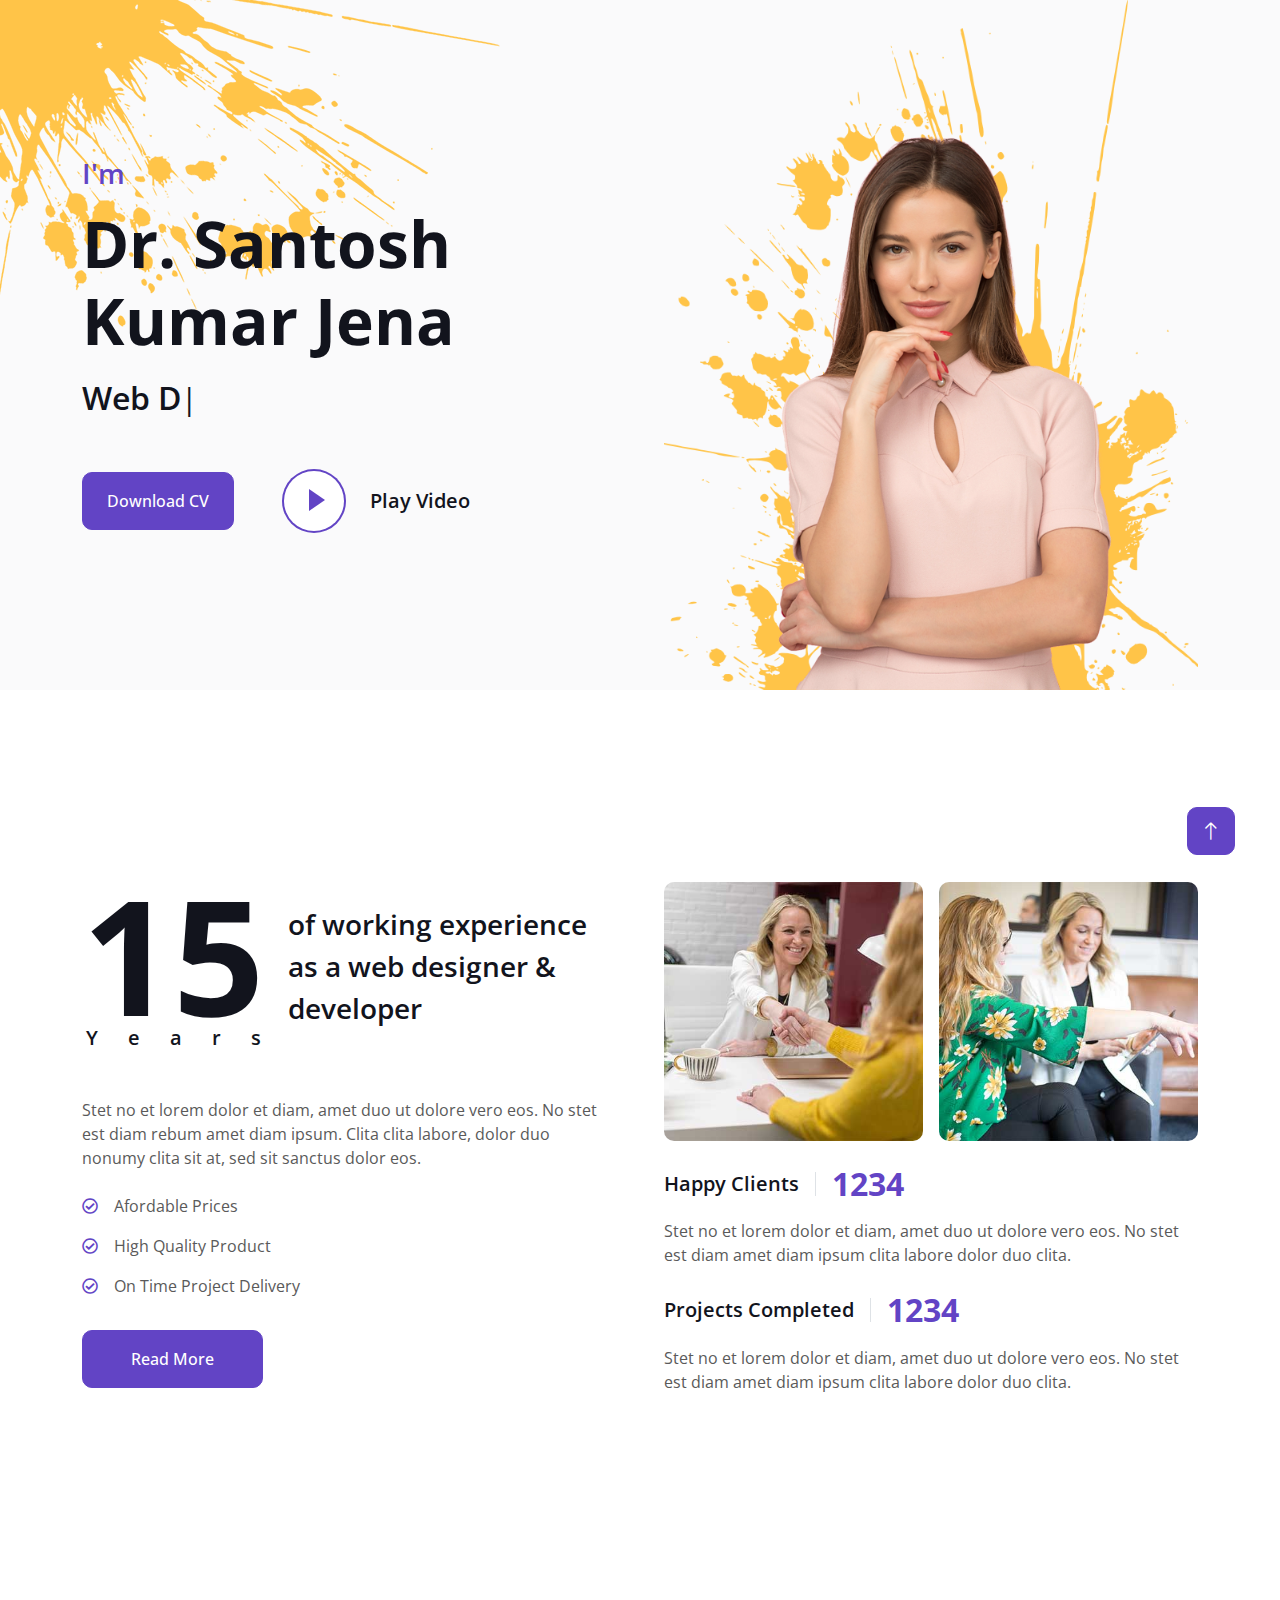
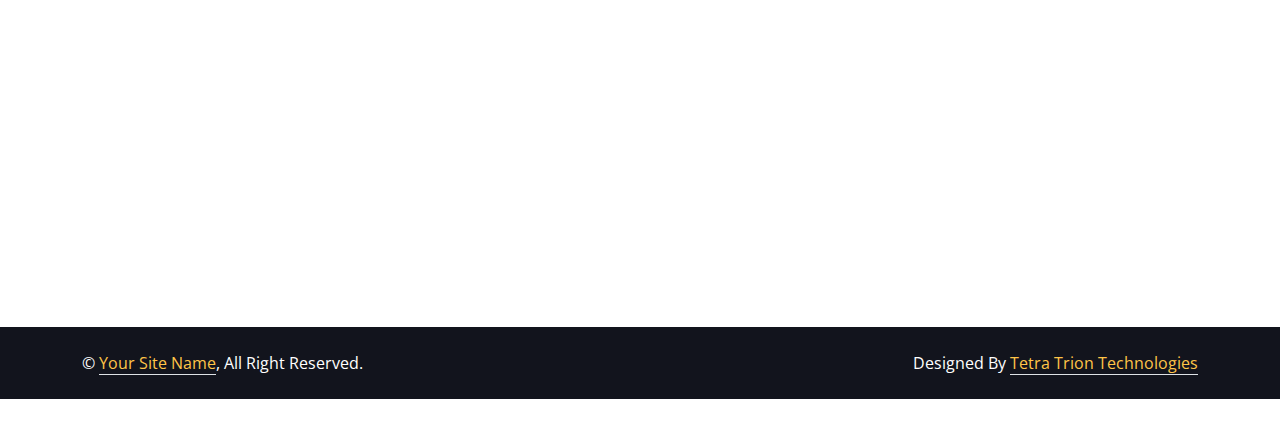
==== index.html @ c7fae794 "first commit" ====
<!DOCTYPE html>
<html lang="en">

<head>
    <meta charset="utf-8">
    <title>ProMan - Personal Portfolio HTML Template</title>
    <meta content="width=device-width, initial-scale=1.0" name="viewport">
    <meta content="" name="keywords">
    <meta content="" name="description">

    <!-- Favicon -->
    <link href="" rel="icon">

    <!-- Google Web Fonts -->
    <link rel="preconnect" href="https://fonts.googleapis.com">
    <link rel="preconnect" href="https://fonts.gstatic.com" crossorigin>
    <link href="https://fonts.googleapis.com/css2?family=Open+Sans:wght@400;500;600;700;800&display=swap" rel="stylesheet"> 

    <!-- Icon Font Stylesheet -->
    <link href="https://cdnjs.cloudflare.com/ajax/libs/font-awesome/5.10.0/css/all.min.css" rel="stylesheet">
    <link href="https://cdn.jsdelivr.net/npm/bootstrap-icons@1.4.1/font/bootstrap-icons.css" rel="stylesheet">

    <!-- Libraries Stylesheet -->
    <link href="lib/animate/animate.min.css" rel="stylesheet">
    <link href="lib/lightbox/css/lightbox.min.css" rel="stylesheet">
    <link href="lib/owlcarousel/assets/owl.carousel.min.css" rel="stylesheet">

    <!-- Customized Bootstrap Stylesheet -->
    <link href="css/bootstrap.min.css" rel="stylesheet">

    <!-- Template Stylesheet -->
    <link href="css/style.css" rel="stylesheet">
</head>

<body data-bs-spy="scroll" data-bs-target=".navbar" data-bs-offset="51">
    <!-- Spinner Start -->
    <div id="spinner" class="show bg-white position-fixed translate-middle w-100 vh-100 top-50 start-50 d-flex align-items-center justify-content-center">
        <div class="spinner-border text-primary" style="width: 3rem; height: 3rem;" role="status">
            <span class="sr-only">Loading...</span>
        </div>
    </div>
    <!-- Spinner End -->


    <!-- Navbar Start -->
    <nav class="navbar navbar-expand-lg bg-white navbar-light fixed-top shadow py-lg-0 px-4 px-lg-5 wow fadeIn" data-wow-delay="0.1s">
        <a href="index.html" class="navbar-brand d-block d-lg-none">
            <h1 class="text-primary fw-bold m-0">I'm Santosh for you</h1>
        </a>
        <button type="button" class="navbar-toggler" data-bs-toggle="collapse" data-bs-target="#navbarCollapse">
            <span class="navbar-toggler-icon"></span>
        </button>
        <div class="collapse navbar-collapse justify-content-between py-4 py-lg-0" id="navbarCollapse">
            <div class="navbar-nav ms-auto py-0">
                <a href="#home" class="nav-item nav-link active">Home</a>
                
                <a href="#about" class="nav-item nav-link">About</a>
                <a href="#project" class="nav-item nav-link">Projects</a>
                <!-- <a href="#skill" class="nav-item nav-link">Skills</a> -->
                <!-- <a href="#service" class="nav-item nav-link">Services</a> -->
            </div>
            <a href="index.html" class="navbar-brand bg-secondary py-3 px-4 mx-3 d-none d-lg-block">
                <h1 class="text-primary fw-bold m-0">I'm Santosh for you</h1>
            </a>
            <div class="navbar-nav me-auto py-0">
                
                <a href="#team" class="nav-item nav-link">Team</a>
                <a href="#testimonial" class="nav-item nav-link">Testimonial</a>
                <a href="#contact" class="nav-item nav-link">Contact</a>
            </div>
        </div>
    </nav>
    <!-- Navbar End -->


    <!-- Header Start -->
    <div class="container-fluid bg-light my-6 mt-0" id="home">
        <div class="container">
            <div class="row g-5 align-items-center">
                <div class="col-lg-6 py-6 pb-0 pt-lg-0">
                    <h3 class="text-primary mb-3">I'm</h3>
                    <h1 class="display-3 mb-3">Dr. Santosh Kumar Jena</h1>
                    <h2 class="typed-text-output d-inline"></h2>
                    <div class="typed-text d-none">Web Designer, Web Developer, Front End Developer, Apps Designer, Apps Developer</div>
                    <div class="d-flex align-items-center pt-5">
                        <a href="" class="btn btn-primary py-3 px-4 me-5">Download CV</a>
                        <button type="button" class="btn-play" data-bs-toggle="modal"
                            data-src="https://www.youtube.com/embed/DWRcNpR6Kdc" data-bs-target="#videoModal">
                            <span></span>
                        </button>
                        <h5 class="ms-4 mb-0 d-none d-sm-block">Play Video</h5>
                    </div>
                </div>
                <div class="col-lg-6">
                    <img class="img-fluid" src="img/profile.png" alt="">
                </div>
            </div>
        </div>
    </div>
    <!-- Header End -->


    <!-- Video Modal Start -->
    <div class="modal modal-video fade" id="videoModal" tabindex="-1" aria-labelledby="exampleModalLabel" aria-hidden="true">
        <div class="modal-dialog">
            <div class="modal-content rounded-0">
                <div class="modal-header">
                    <h3 class="modal-title" id="exampleModalLabel">Youtube Video</h3>
                    <button type="button" class="btn-close" data-bs-dismiss="modal" aria-label="Close"></button>
                </div>
                <div class="modal-body">
                    <!-- 16:9 aspect ratio -->
                    <div class="ratio ratio-16x9">
                        <iframe class="embed-responsive-item" src="" id="video" allowfullscreen allowscriptaccess="always"
                            allow="autoplay"></iframe>
                    </div>
                </div>
            </div>
        </div>
    </div>
    <!-- Video Modal End -->


    <!-- About Start -->
    <div class="container-xxl py-6" id="about">
        <div class="container">
            <div class="row g-5">
                <div class="col-lg-6 wow fadeInUp" data-wow-delay="0.1s">
                    <div class="d-flex align-items-center mb-5">
                        <div class="years flex-shrink-0 text-center me-4">
                            <h1 class="display-1 mb-0">15</h1>
                            <h5 class="mb-0">Years</h5>
                        </div>
                        <h3 class="lh-base mb-0">of working experience as a web designer & developer</h3>
                    </div>
                    <p class="mb-4">Stet no et lorem dolor et diam, amet duo ut dolore vero eos. No stet est diam rebum amet diam ipsum. Clita clita labore, dolor duo nonumy clita sit at, sed sit sanctus dolor eos.</p>
                    <p class="mb-3"><i class="far fa-check-circle text-primary me-3"></i>Afordable Prices</p>
                    <p class="mb-3"><i class="far fa-check-circle text-primary me-3"></i>High Quality Product</p>
                    <p class="mb-3"><i class="far fa-check-circle text-primary me-3"></i>On Time Project Delivery</p>
                    <a class="btn btn-primary py-3 px-5 mt-3" href="">Read More</a>
                </div>
                <div class="col-lg-6 wow fadeInUp" data-wow-delay="0.5s">
                    <div class="row g-3 mb-4">
                        <div class="col-sm-6">
                            <img class="img-fluid rounded" src="img/about-1.jpg" alt="">
                        </div>
                        <div class="col-sm-6">
                            <img class="img-fluid rounded" src="img/about-2.jpg" alt="">
                        </div>
                    </div>
                    <div class="d-flex align-items-center mb-3">
                        <h5 class="border-end pe-3 me-3 mb-0">Happy Clients</h5>
                        <h2 class="text-primary fw-bold mb-0" data-toggle="counter-up">1234</h2>
                    </div>
                    <p class="mb-4">Stet no et lorem dolor et diam, amet duo ut dolore vero eos. No stet est diam amet diam ipsum clita labore dolor duo clita.</p>
                    <div class="d-flex align-items-center mb-3">
                        <h5 class="border-end pe-3 me-3 mb-0">Projects Completed</h5>
                        <h2 class="text-primary fw-bold mb-0" data-toggle="counter-up">1234</h2>
                    </div>
                    <p class="mb-0">Stet no et lorem dolor et diam, amet duo ut dolore vero eos. No stet est diam amet diam ipsum clita labore dolor duo clita.</p>
                </div>
            </div>
        </div>
    </div>
    <!-- About End -->





    <!-- Projects Start -->
    <div class="container-xxl py-6 pt-5" id="project">
        <div class="container">
            <div class="row g-5 mb-5 align-items-center wow fadeInUp" data-wow-delay="0.1s">
                <div class="col-lg-6">
                    <h1 class="display-5 mb-0">My Projects</h1>
                </div>
                <div class="col-lg-6 text-lg-end">
                    <ul class="list-inline mx-n3 mb-0" id="portfolio-flters">
                        <li class="mx-3 active" data-filter="*">All Projects</li>
                        <li class="mx-3" data-filter=".first">UI/UX Design</li>
                        <li class="mx-3" data-filter=".second">Graphic Design</li>
                    </ul>
                </div>
            </div>
            <div class="row g-4 portfolio-container wow fadeInUp" data-wow-delay="0.1s">
                <div class="col-lg-4 col-md-6 portfolio-item first">
                    <div class="portfolio-img rounded overflow-hidden">
                        <img class="img-fluid" src="img/project-1.jpg" alt="">
                        <div class="portfolio-btn">
                            <a class="btn btn-lg-square btn-outline-secondary border-2 mx-1" href="img/project-1.jpg" data-lightbox="portfolio"><i class="fa fa-eye"></i></a>
                            <a class="btn btn-lg-square btn-outline-secondary border-2 mx-1" href=""><i class="fa fa-link"></i></a>
                        </div>
                    </div>
                </div>
                <div class="col-lg-4 col-md-6 portfolio-item second">
                    <div class="portfolio-img rounded overflow-hidden">
                        <img class="img-fluid" src="img/project-2.jpg" alt="">
                        <div class="portfolio-btn">
                            <a class="btn btn-lg-square btn-outline-secondary border-2 mx-1" href="img/project-2.jpg" data-lightbox="portfolio"><i class="fa fa-eye"></i></a>
                            <a class="btn btn-lg-square btn-outline-secondary border-2 mx-1" href=""><i class="fa fa-link"></i></a>
                        </div>
                    </div>
                </div>
                <div class="col-lg-4 col-md-6 portfolio-item first">
                    <div class="portfolio-img rounded overflow-hidden">
                        <img class="img-fluid" src="img/project-3.jpg" alt="">
                        <div class="portfolio-btn">
                            <a class="btn btn-lg-square btn-outline-secondary border-2 mx-1" href="img/project-3.jpg" data-lightbox="portfolio"><i class="fa fa-eye"></i></a>
                            <a class="btn btn-lg-square btn-outline-secondary border-2 mx-1" href=""><i class="fa fa-link"></i></a>
                        </div>
                    </div>
                </div>
                <div class="col-lg-4 col-md-6 portfolio-item second">
                    <div class="portfolio-img rounded overflow-hidden">
                        <img class="img-fluid" src="img/project-4.jpg" alt="">
                        <div class="portfolio-btn">
                            <a class="btn btn-lg-square btn-outline-secondary border-2 mx-1" href="img/project-4.jpg" data-lightbox="portfolio"><i class="fa fa-eye"></i></a>
                            <a class="btn btn-lg-square btn-outline-secondary border-2 mx-1" href=""><i class="fa fa-link"></i></a>
                        </div>
                    </div>
                </div>
                <div class="col-lg-4 col-md-6 portfolio-item first">
                    <div class="portfolio-img rounded overflow-hidden">
                        <img class="img-fluid" src="img/project-5.jpg" alt="">
                        <div class="portfolio-btn">
                            <a class="btn btn-lg-square btn-outline-secondary border-2 mx-1" href="img/project-5.jpg" data-lightbox="portfolio"><i class="fa fa-eye"></i></a>
                            <a class="btn btn-lg-square btn-outline-secondary border-2 mx-1" href=""><i class="fa fa-link"></i></a>
                        </div>
                    </div>
                </div>
                <div class="col-lg-4 col-md-6 portfolio-item second">
                    <div class="portfolio-img rounded overflow-hidden">
                        <img class="img-fluid" src="img/project-6.jpg" alt="">
                        <div class="portfolio-btn">
                            <a class="btn btn-lg-square btn-outline-secondary border-2 mx-1" href="img/project-6.jpg" data-lightbox="portfolio"><i class="fa fa-eye"></i></a>
                            <a class="btn btn-lg-square btn-outline-secondary border-2 mx-1" href=""><i class="fa fa-link"></i></a>
                        </div>
                    </div>
                </div>
            </div>
        </div>
    </div>
    <!-- Projects End -->


    <!-- Team Start -->
    <div class="container-xxl py-6 pb-5" id="team">
        <div class="container">
            <div class="row g-5 mb-5 wow fadeInUp" data-wow-delay="0.1s">
                <div class="col-lg-6">
                    <h1 class="display-5 mb-0">Team Members</h1>
                </div>
                <div class="col-lg-6 text-lg-end">
                    <a class="btn btn-primary py-3 px-5" href="">Contact Us</a>
                </div>
            </div>
            <div class="row g-4">
                <div class="col-lg-4 col-md-6 wow fadeInUp" data-wow-delay="0.1s">
                    <div class="team-item position-relative">
                        <img class="img-fluid rounded" src="img/team-1.jpg" alt="">
                        <div class="team-text bg-white rounded-end p-4">
                            <div>
                                <h5>Full Name</h5>
                                <span>Designer</span>
                            </div>
                            <i class="fa fa-arrow-right fa-2x text-primary"></i>
                        </div>
                    </div>
                </div>
                <div class="col-lg-4 col-md-6 wow fadeInUp" data-wow-delay="0.3s">
                    <div class="team-item position-relative">
                        <img class="img-fluid rounded" src="img/team-2.jpg" alt="">
                        <div class="team-text bg-white rounded-end p-4">
                            <div>
                                <h5>Full Name</h5>
                                <span>Designer</span>
                            </div>
                            <i class="fa fa-arrow-right fa-2x text-primary"></i>
                        </div>
                    </div>
                </div>
                <div class="col-lg-4 col-md-6 wow fadeInUp" data-wow-delay="0.5s">
                    <div class="team-item position-relative">
                        <img class="img-fluid rounded" src="img/team-3.jpg" alt="">
                        <div class="team-text bg-white rounded-end p-4">
                            <div>
                                <h5>Full Name</h5>
                                <span>Designer</span>
                            </div>
                            <i class="fa fa-arrow-right fa-2x text-primary"></i>
                        </div>
                    </div>
                </div>
            </div>
        </div>
    </div>
    <!-- Team End -->


    <!-- Testimonial Start -->
    <div class="container-fluid bg-light py-5 my-5" id="testimonial">
        <div class="container-fluid py-5">
            <h1 class="display-5 text-center mb-5 wow fadeInUp" data-wow-delay="0.1s">Testimonial</h1>
            <div class="row justify-content-center">
                <div class="col-lg-3 d-none d-lg-block">
                    <div class="testimonial-left h-100">
                        <img class="img-fluid wow fadeIn" data-wow-delay="0.1s" src="img/testimonial-1.jpg" alt="">
                        <img class="img-fluid wow fadeIn" data-wow-delay="0.3s" src="img/testimonial-2.jpg" alt="">
                        <img class="img-fluid wow fadeIn" data-wow-delay="0.5s" src="img/testimonial-3.jpg" alt="">
                    </div>
                </div>
                <div class="col-lg-6 wow fadeInUp" data-wow-delay="0.5s">
                    <div class="owl-carousel testimonial-carousel">
                        <div class="testimonial-item text-center">
                            <div class="position-relative mb-5">
                                <img class="img-fluid rounded-circle border border-secondary p-2 mx-auto" src="img/testimonial-1.jpg" alt="">
                                <div class="testimonial-icon">
                                    <i class="fa fa-quote-left text-primary"></i>
                                </div>
                            </div>
                            <p class="fs-5 fst-italic">Dolores sed duo clita tempor justo dolor et stet lorem kasd labore dolore lorem ipsum. At lorem lorem magna ut et, nonumy et labore et tempor diam tempor erat.</p>
                            <hr class="w-25 mx-auto">
                            <h5>Client Name</h5>
                            <span>Profession</span>
                        </div>
                        <div class="testimonial-item text-center">
                            <div class="position-relative mb-5">
                                <img class="img-fluid rounded-circle border border-secondary p-2 mx-auto" src="img/testimonial-2.jpg" alt="">
                                <div class="testimonial-icon">
                                    <i class="fa fa-quote-left text-primary"></i>
                                </div>
                            </div>
                            <p class="fs-5 fst-italic">Dolores sed duo clita tempor justo dolor et stet lorem kasd labore dolore lorem ipsum. At lorem lorem magna ut et, nonumy et labore et tempor diam tempor erat.</p>
                            <hr class="w-25 mx-auto">
                            <h5>Client Name</h5>
                            <span>Profession</span>
                        </div>
                        <div class="testimonial-item text-center">
                            <div class="position-relative mb-5">
                                <img class="img-fluid rounded-circle border border-secondary p-2 mx-auto" src="img/testimonial-3.jpg" alt="">
                                <div class="testimonial-icon">
                                    <i class="fa fa-quote-left text-primary"></i>
                                </div>
                            </div>
                            <p class="fs-5 fst-italic">Dolores sed duo clita tempor justo dolor et stet lorem kasd labore dolore lorem ipsum. At lorem lorem magna ut et, nonumy et labore et tempor diam tempor erat.</p>
                            <hr class="w-25 mx-auto">
                            <h5>Client Name</h5>
                            <span>Profession</span>
                        </div>
                    </div>
                </div>
                <div class="col-lg-3 d-none d-lg-block">
                    <div class="testimonial-right h-100">
                        <img class="img-fluid wow fadeIn" data-wow-delay="0.1s" src="img/testimonial-1.jpg" alt="">
                        <img class="img-fluid wow fadeIn" data-wow-delay="0.3s" src="img/testimonial-2.jpg" alt="">
                        <img class="img-fluid wow fadeIn" data-wow-delay="0.5s" src="img/testimonial-3.jpg" alt="">
                    </div>
                </div>
            </div>
        </div>
    </div>
    <!-- Testimonial End -->


    <!-- Contact Start -->
    <div class="container-xxl pb-5" id="contact">
        <div class="container py-5">
            <div class="row g-5 mb-5 wow fadeInUp" data-wow-delay="0.1s">
                <div class="col-lg-6">
                    <h1 class="display-5 mb-0">Let's Work Together</h1>
                </div>
                <!-- <div class="col-lg-6 text-lg-end">
                    <a class="btn btn-primary py-3 px-5" href="">Say Hello</a>
                </div> -->
            </div>
            <div class="row g-5">
                <div class="col-lg-5 col-md-6 wow fadeInUp" data-wow-delay="0.1s">
                    <p class="mb-2">My office:</p>
                    <h3 class="fw-bold">123 Street, New York, USA</h3>
                    <hr class="w-100">
                    <p class="mb-2">Call me:</p>
                    <h3 class="fw-bold">+012 345 6789</h3>
                    <hr class="w-100">
                    <p class="mb-2">Mail me:</p>
                    <h3 class="fw-bold">info@example.com</h3>
                    <hr class="w-100">
                    <p class="mb-2">Follow me:</p>
                    <div class="d-flex pt-2">
                        <a class="btn btn-square btn-primary me-2" href=""><i class="fab fa-twitter"></i></a>
                        <a class="btn btn-square btn-primary me-2" href=""><i class="fab fa-facebook-f"></i></a>
                        <a class="btn btn-square btn-primary me-2" href=""><i class="fab fa-youtube"></i></a>
                        <a class="btn btn-square btn-primary me-2" href=""><i class="fab fa-linkedin-in"></i></a>
                    </div>
                </div>
                <!-- <div class="col-lg-7 col-md-6 wow fadeInUp" data-wow-delay="0.5s">
                    <p class="mb-4">The contact form is currently inactive. Get a functional and working contact form with Ajax & PHP in a few minutes. Just copy and paste the files, add a little code and you're done. <a href="https://htmlcodex.com/contact-form">Download Now</a>.</p>
                    <form>
                        <div class="row g-3">
                            <div class="col-md-6">
                                <div class="form-floating">
                                    <input type="text" class="form-control" id="name" placeholder="Your Name">
                                    <label for="name">Your Name</label>
                                </div>
                            </div>
                            <div class="col-md-6">
                                <div class="form-floating">
                                    <input type="email" class="form-control" id="email" placeholder="Your Email">
                                    <label for="email">Your Email</label>
                                </div>
                            </div>
                            <div class="col-12">
                                <div class="form-floating">
                                    <input type="text" class="form-control" id="subject" placeholder="Subject">
                                    <label for="subject">Subject</label>
                                </div>
                            </div>
                            <div class="col-12">
                                <div class="form-floating">
                                    <textarea class="form-control" placeholder="Leave a message here" id="message" style="height: 100px"></textarea>
                                    <label for="message">Message</label>
                                </div>
                            </div>
                            <div class="col-12">
                                <button class="btn btn-primary py-3 px-5" type="submit">Send Message</button>
                            </div>
                        </div>
                    </form>
                </div> -->
                    <!-- Map Start -->
    <!-- <div class="container-s pt-3 px-0 wow fadeInUp" data-wow-delay="0.1s">
        <div class="container-s pt-3 px-0">
            <div class="bg-dark">
                <iframe
                src="https://www.google.com/maps/embed?pb=!1m18!1m12!1m3!1d3001156.4288297426!2d-78.01371936852176!3d42.72876761954724!2m3!1f0!2f0!3f0!3m2!1i1024!2i768!4f13.1!3m3!1m2!1s0x4ccc4bf0f123a5a9%3A0xddcfc6c1de189567!2sNew%20York%2C%20USA!5e0!3m2!1sen!2sbd!4v1603794290143!5m2!1sen!2sbd"
                frameborder="0" style="width: 100%; height: 450px; border:0;" allowfullscreen="" aria-hidden="false"
                tabindex="0"></iframe>
            </div>
        </div>
    </div> -->
    <!-- Map End -->

            </div>
        </div>
    </div>
    <!-- Contact End -->


    <!-- Map Start -->
    <div class="container-xxl pt-5 px-0 wow fadeInUp" data-wow-delay="0.1s">
        <div class="container-xxl pt-5 px-0">
            <div class="bg-dark">
                <iframe
                src="https://www.google.com/maps/embed?pb=!1m18!1m12!1m3!1d3001156.4288297426!2d-78.01371936852176!3d42.72876761954724!2m3!1f0!2f0!3f0!3m2!1i1024!2i768!4f13.1!3m3!1m2!1s0x4ccc4bf0f123a5a9%3A0xddcfc6c1de189567!2sNew%20York%2C%20USA!5e0!3m2!1sen!2sbd!4v1603794290143!5m2!1sen!2sbd"
                frameborder="0" style="width: 100%; height: 450px; border:0;" allowfullscreen="" aria-hidden="false"
                tabindex="0"></iframe>
            </div>
        </div>
    </div>
    <!-- Map End -->


    <!-- Copyright Start -->
    <div class="container-fluid bg-dark text-white py-4">
            <div class="container">
                <div class="row">
                    <div class="col-md-6 text-center text-md-start mb-3 mb-md-0">
                        &copy; <a class="border-bottom text-secondary" href="#">Your Site Name</a>, All Right Reserved.
                    </div>
                    <div class="col-md-6 text-center text-md-end">
                        <!--/*** This template is free as long as you keep the footer author’s credit link/attribution link/backlink. If you'd like to use the template without the footer author’s credit link/attribution link/backlink, you can purchase the Credit Removal License from "https://htmlcodex.com/credit-removal". Thank you for your support. ***/-->
                        Designed By <a class="border-bottom text-secondary" href="https://htmlcodex.com">Tetra Trion Technologies </a>
                        
                    </div>
                </div>
            </div>
        </div>
    </div>
    <!-- Copyright End -->


    <!-- Back to Top -->
    <a href="#" class="btn btn-lg btn-primary btn-lg-square back-to-top"><i class="bi bi-arrow-up"></i></a>


    <!-- JavaScript Libraries -->
    <script src="https://code.jquery.com/jquery-3.4.1.min.js"></script>
    <script src="https://cdn.jsdelivr.net/npm/bootstrap@5.0.0/dist/js/bootstrap.bundle.min.js"></script>
    <script src="lib/wow/wow.min.js"></script>
    <script src="lib/easing/easing.min.js"></script>
    <script src="lib/waypoints/waypoints.min.js"></script>
    <script src="lib/typed/typed.min.js"></script>
    <script src="lib/counterup/counterup.min.js"></script>
    <script src="lib/owlcarousel/owl.carousel.min.js"></script>
    <script src="lib/isotope/isotope.pkgd.min.js"></script>
    <script src="lib/lightbox/js/lightbox.min.js"></script>

    <!-- Template Javascript -->
    <script src="js/main.js"></script>
</body>

</html>
---- css/style.css ----
/********** Template CSS **********/
:root {
    --primary: #6244C5;
    --secondary: #FFC448;
    --light: #FAFAFB;
    --dark: #12141D;
}

.back-to-top {
    position: fixed;
    display: none;
    right: 45px;
    bottom: 45px;
    z-index: 99;
}

.my-6 {
    margin-top: 6rem;
    margin-bottom: 6rem;
}

.py-6 {
    padding-top: 6rem;
    padding-bottom: 6rem;
}


/*** Spinner ***/
#spinner {
    opacity: 0;
    visibility: hidden;
    transition: opacity .5s ease-out, visibility 0s linear .5s;
    z-index: 99999;
}

#spinner.show {
    transition: opacity .5s ease-out, visibility 0s linear 0s;
    visibility: visible;
    opacity: 1;
}


/*** Button ***/
.btn {
    font-weight: 500;
    transition: .5s;
}

.btn.btn-primary,
.btn.btn-secondary {
    color: #FFFFFF;
}

.btn-square {
    width: 38px;
    height: 38px;
}

.btn-sm-square {
    width: 32px;
    height: 32px;
}

.btn-lg-square {
    width: 48px;
    height: 48px;
}

.btn-square,
.btn-sm-square,
.btn-lg-square {
    padding: 0;
    display: flex;
    align-items: center;
    justify-content: center;
    font-weight: normal;
}


/*** Navbar ***/
.navbar.fixed-top {
    display: none;
    transition: .5s;
}

.navbar .navbar-nav .nav-link {
    padding: 20px 15px;
    color: var(--dark);
    font-size: 18px;
    font-weight: 600;
    outline: none;
}

.navbar .navbar-nav .nav-link:hover,
.navbar .navbar-nav .nav-link.active {
    color: var(--primary);
}

@media (max-width: 991.98px) {
    .navbar .navbar-nav .nav-link  {
        padding: 10px 0;
    }
}


/*** Header ***/
#home {
    margin-bottom: 6rem;
    background: url(../img/bg-header.png) left top no-repeat;
}

.typed-cursor {
    font-size: 30px;
    color: var(--dark);
}

.btn-play {
    position: relative;
    display: block;
    box-sizing: content-box;
    width: 16px;
    height: 26px;
    border-radius: 100%;
    border: none;
    outline: none !important;
    padding: 18px 20px 20px 28px;
    background: var(--primary);
}

.btn-play:before {
    content: "";
    position: absolute;
    z-index: 0;
    left: 50%;
    top: 50%;
    transform: translateX(-50%) translateY(-50%);
    display: block;
    width: 60px;
    height: 60px;
    background: var(--primary);
    border-radius: 100%;
    animation: pulse-border 1500ms ease-out infinite;
}

.btn-play:after {
    content: "";
    position: absolute;
    z-index: 1;
    left: 50%;
    top: 50%;
    transform: translateX(-50%) translateY(-50%);
    display: block;
    width: 60px;
    height: 60px;
    background: #FFFFFF;
    border-radius: 100%;
    transition: all 200ms;
}

.btn-play span {
    display: block;
    position: relative;
    z-index: 3;
    width: 0;
    height: 0;
    left: -1px;
    border-left: 16px solid var(--primary);
    border-top: 11px solid transparent;
    border-bottom: 11px solid transparent;
}

@keyframes pulse-border {
    0% {
        transform: translateX(-50%) translateY(-50%) translateZ(0) scale(1);
        opacity: 1;
    }

    100% {
        transform: translateX(-50%) translateY(-50%) translateZ(0) scale(2);
        opacity: 0;
    }
}

.modal-video .modal-dialog {
    position: relative;
    max-width: 800px;
    margin: 60px auto 0 auto;
}

.modal-video .modal-body {
    position: relative;
    padding: 0px;
}

.modal-video .close {
    position: absolute;
    width: 30px;
    height: 30px;
    right: 0px;
    top: -30px;
    z-index: 999;
    font-size: 30px;
    font-weight: normal;
    color: #FFFFFF;
    background: #000000;
    opacity: 1;
}


/*** About ***/
#about .years .display-1 {
    font-size: 10rem;
    line-height: 9rem;
}

#about .years h5 {
    letter-spacing: 30px;
    margin-right: -30px;
}


/*** Skills ***/
#skill .progress {
    height: 5px;
    border-radius: 5px;
}

#skill .progress .progress-bar {
    width: 0px;
    border-radius: 5px;
    transition: 3s;
}

#skill .nav-pills .nav-link {
    color: var(--dark);
}

#skill .nav-pills .nav-link.active {
    color: #FFFFFF;
}

#skill .tab-content hr {
    width: 30px;
}


/*** Service ***/
.service-item .bg-icon {
    width: 100px;
    height: 100px;
    display: flex;
    align-items: center;
    justify-content: center;
    background: url(../img/bg-icon.png) center center no-repeat;
    background-size: cover;
}


/*** Project Portfolio ***/
#portfolio-flters li {
    display: inline-block;
    font-weight: 500;
    color: var(--dark);
    cursor: pointer;
    transition: .5s;
    border-bottom: 2px solid transparent;
}

#portfolio-flters li:hover,
#portfolio-flters li.active {
    color: var(--primary);
    border-color: var(--primary);
}

.portfolio-img {
    position: relative;
}

.portfolio-btn {
    position: absolute;
    width: 100%;
    height: 100%;
    top: 0;
    left: 0;
    background: rgba(98, 68, 197, .9);
    display: flex;
    align-items: flex-end;
    justify-content: flex-start;
    padding: 30px;
    padding-bottom: 100px !important;
    opacity: 0;
    transition: .5s;
}

.portfolio-item:hover .portfolio-btn {
    opacity: 1;
    padding-bottom: 30px !important;
}


/*** Team ***/
.team-item img {
    transition: .5s;
}

.team-item:hover img {
    opacity: .7;
}

.team-item .team-text {
    position: absolute;
    left: 0;
    right: 60px;
    bottom: 30px;
    display: flex;
    align-items: center;
    justify-content: space-between;
    opacity: 0;
    transition: .5s;
}

.team-item:hover .team-text {
    right: 30px;
    opacity: 1;
}

.team-item .team-text div {
    transition: .5s;
}

.team-item:hover .team-text div {
    margin-left: 30px;
}


/*** Testimonial ***/
.testimonial-left,
.testimonial-right {
    position: relative;
}

.testimonial-left img,
.testimonial-right img {
    position: absolute;
    padding: 5px;
    border: 1px solid var(--secondary);
    border-radius: 70px;
}

.testimonial-left img:nth-child(1),
.testimonial-right img:nth-child(3) {
    width: 70px;
    height: 70px;
    top: 10%;
    left: 50%;
    transform: translateX(-50%);
}

.testimonial-left img:nth-child(2),
.testimonial-right img:nth-child(2) {
    width: 60px;
    height: 60px;
    top: 50%;
    left: 10%;
    transform: translateY(-50%);
}

.testimonial-left img:nth-child(3),
.testimonial-right img:nth-child(1) {
    width: 50px;
    height: 50px;
    bottom: 10%;
    right: 10%;
}

.testimonial-carousel .owl-item img {
    width: 120px;
    height: 120px;
}

.testimonial-carousel .testimonial-icon {
    position: absolute;
    width: 40px;
    height: 40px;
    left: 50%;
    bottom: -15px;
    transform: translateX(-50%);
    display: flex;
    align-items: center;
    justify-content: center;
    background: #FFFFFF;
    border: 1px solid var(--secondary);
    border-radius: 60px;
}

.testimonial-carousel .owl-dots {
    height: 40px;
    margin-top: 25px;
    display: flex;
    align-items: center;
    justify-content: center;
}

.testimonial-carousel .owl-dot {
    position: relative;
    display: inline-block;
    margin: 0 5px;
    width: 30px;
    height: 30px;
    background: #FFFFFF;
    border: 2px solid var(--secondary);
    border-radius: 30px;
    transition: .5s;
}

.testimonial-carousel .owl-dot::after {
    position: absolute;
    content: "";
    width: 16px;
    height: 16px;
    top: 5px;
    left: 5px;
    border-radius: 16px;
    background: var(--secondary);
    transition: .5s;
}

.testimonial-carousel .owl-dot.active::after {
    background: var(--primary);
}
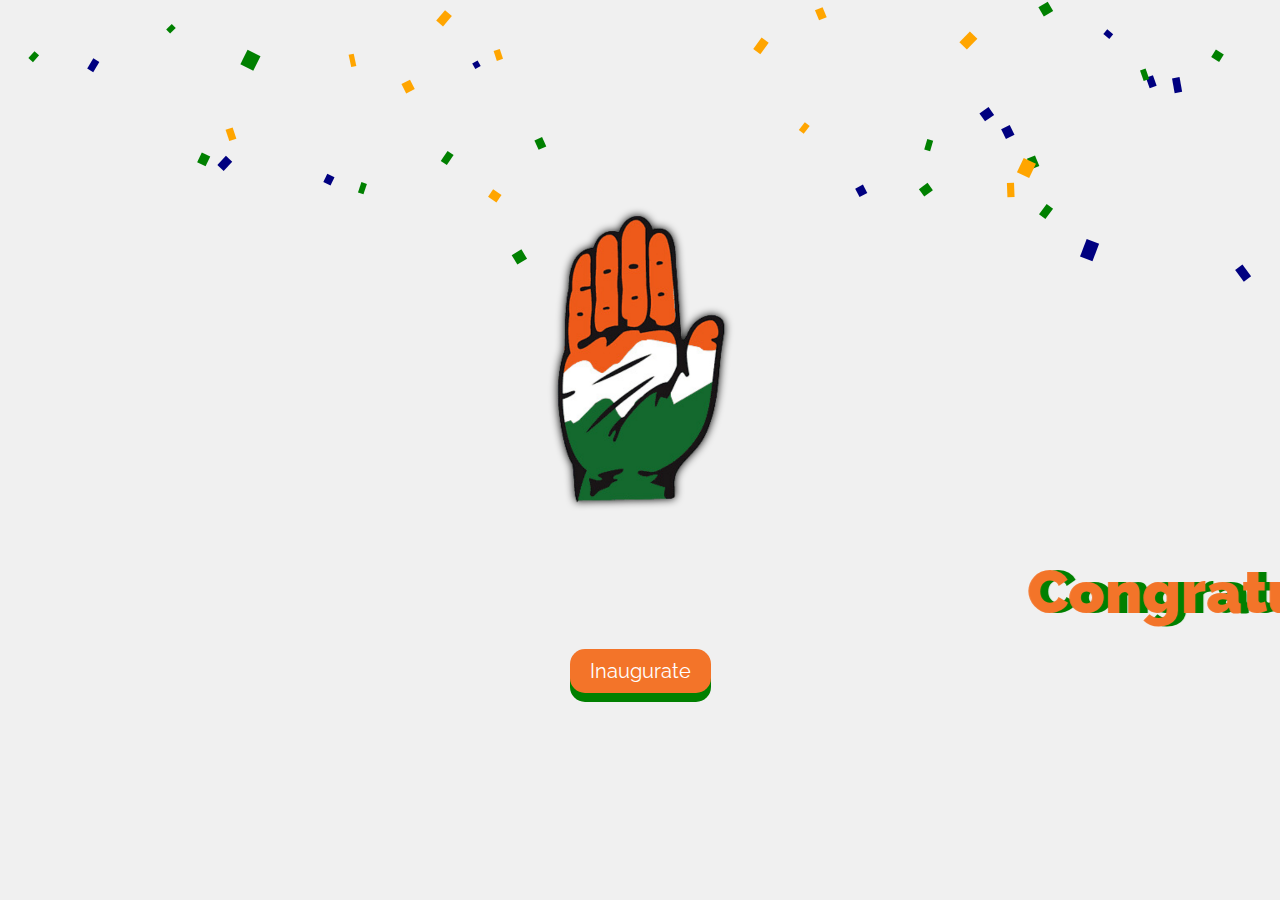
==== commit 3ac4b6b4: "updated the code" ====
--- a/index.html
+++ b/index.html
@@ -2,501 +2,28 @@
 <html lang="en">
 
 <head>
-    <meta charset="utf-8">
-    <title>ProMan - Personal Portfolio HTML Template</title>
-    <meta content="width=device-width, initial-scale=1.0" name="viewport">
-    <meta content="" name="keywords">
-    <meta content="" name="description">
-
-    <!-- Favicon -->
-    <link href="" rel="icon">
-
-    <!-- Google Web Fonts -->
-    <link rel="preconnect" href="https://fonts.googleapis.com">
-    <link rel="preconnect" href="https://fonts.gstatic.com" crossorigin>
-    <link href="https://fonts.googleapis.com/css2?family=Open+Sans:wght@400;500;600;700;800&display=swap" rel="stylesheet"> 
-
-    <!-- Icon Font Stylesheet -->
-    <link href="https://cdnjs.cloudflare.com/ajax/libs/font-awesome/5.10.0/css/all.min.css" rel="stylesheet">
-    <link href="https://cdn.jsdelivr.net/npm/bootstrap-icons@1.4.1/font/bootstrap-icons.css" rel="stylesheet">
-
-    <!-- Libraries Stylesheet -->
-    <link href="lib/animate/animate.min.css" rel="stylesheet">
-    <link href="lib/lightbox/css/lightbox.min.css" rel="stylesheet">
-    <link href="lib/owlcarousel/assets/owl.carousel.min.css" rel="stylesheet">
-
-    <!-- Customized Bootstrap Stylesheet -->
-    <link href="css/bootstrap.min.css" rel="stylesheet">
-
-    <!-- Template Stylesheet -->
-    <link href="css/style.css" rel="stylesheet">
+    <meta charset="UTF-8">
+    <meta name="viewport" content="width=device-width, initial-scale=1.0">
+    <title>Document</title>
+    <link rel="stylesheet" href="css\index.css" />
 </head>
 
-<body data-bs-spy="scroll" data-bs-target=".navbar" data-bs-offset="51">
-    <!-- Spinner Start -->
-    <div id="spinner" class="show bg-white position-fixed translate-middle w-100 vh-100 top-50 start-50 d-flex align-items-center justify-content-center">
-        <div class="spinner-border text-primary" style="width: 3rem; height: 3rem;" role="status">
-            <span class="sr-only">Loading...</span>
+<body>
+    <div class="content">
+        <div class="trophy">
+            <img src="Congress_Logo.png"
+                alt="Logo">
+        </div>
+        <div class="text" style="margin-top: 50px;">
+            <marquee scrollamount="30">Congratulations on this significant achievement!</marquee>
+        </div>
+        <!-- Anchor tag button -->
+        <div class="button-container" style="text-align: center; margin-top: 20px;">
+            <a href="Landing_Page.html" class="button">Inaugurate</a>
         </div>
     </div>
-    <!-- Spinner End -->
-
-
-    <!-- Navbar Start -->
-    <nav class="navbar navbar-expand-lg bg-white navbar-light fixed-top shadow py-lg-0 px-4 px-lg-5 wow fadeIn" data-wow-delay="0.1s">
-        <a href="index.html" class="navbar-brand d-block d-lg-none">
-            <h1 class="text-primary fw-bold m-0">I'm Santosh for you</h1>
-        </a>
-        <button type="button" class="navbar-toggler" data-bs-toggle="collapse" data-bs-target="#navbarCollapse">
-            <span class="navbar-toggler-icon"></span>
-        </button>
-        <div class="collapse navbar-collapse justify-content-between py-4 py-lg-0" id="navbarCollapse">
-            <div class="navbar-nav ms-auto py-0">
-                <a href="#home" class="nav-item nav-link active">Home</a>
-                
-                <a href="#about" class="nav-item nav-link">About</a>
-                <a href="#project" class="nav-item nav-link">Projects</a>
-                <!-- <a href="#skill" class="nav-item nav-link">Skills</a> -->
-                <!-- <a href="#service" class="nav-item nav-link">Services</a> -->
-            </div>
-            <a href="index.html" class="navbar-brand bg-secondary py-3 px-4 mx-3 d-none d-lg-block">
-                <h1 class="text-primary fw-bold m-0">I'm Santosh for you</h1>
-            </a>
-            <div class="navbar-nav me-auto py-0">
-                
-                <a href="#team" class="nav-item nav-link">Team</a>
-                <a href="#testimonial" class="nav-item nav-link">Testimonial</a>
-                <a href="#contact" class="nav-item nav-link">Contact</a>
-            </div>
-        </div>
-    </nav>
-    <!-- Navbar End -->
-
-
-    <!-- Header Start -->
-    <div class="container-fluid bg-light my-6 mt-0" id="home">
-        <div class="container">
-            <div class="row g-5 align-items-center">
-                <div class="col-lg-6 py-6 pb-0 pt-lg-0">
-                    <h3 class="text-primary mb-3">I'm</h3>
-                    <h1 class="display-3 mb-3">Dr. Santosh Kumar Jena</h1>
-                    <h2 class="typed-text-output d-inline"></h2>
-                    <div class="typed-text d-none">Web Designer, Web Developer, Front End Developer, Apps Designer, Apps Developer</div>
-                    <div class="d-flex align-items-center pt-5">
-                        <a href="" class="btn btn-primary py-3 px-4 me-5">Download CV</a>
-                        <button type="button" class="btn-play" data-bs-toggle="modal"
-                            data-src="https://www.youtube.com/embed/DWRcNpR6Kdc" data-bs-target="#videoModal">
-                            <span></span>
-                        </button>
-                        <h5 class="ms-4 mb-0 d-none d-sm-block">Play Video</h5>
-                    </div>
-                </div>
-                <div class="col-lg-6">
-                    <img class="img-fluid" src="img/profile.png" alt="">
-                </div>
-            </div>
-        </div>
-    </div>
-    <!-- Header End -->
-
-
-    <!-- Video Modal Start -->
-    <div class="modal modal-video fade" id="videoModal" tabindex="-1" aria-labelledby="exampleModalLabel" aria-hidden="true">
-        <div class="modal-dialog">
-            <div class="modal-content rounded-0">
-                <div class="modal-header">
-                    <h3 class="modal-title" id="exampleModalLabel">Youtube Video</h3>
-                    <button type="button" class="btn-close" data-bs-dismiss="modal" aria-label="Close"></button>
-                </div>
-                <div class="modal-body">
-                    <!-- 16:9 aspect ratio -->
-                    <div class="ratio ratio-16x9">
-                        <iframe class="embed-responsive-item" src="" id="video" allowfullscreen allowscriptaccess="always"
-                            allow="autoplay"></iframe>
-                    </div>
-                </div>
-            </div>
-        </div>
-    </div>
-    <!-- Video Modal End -->
-
-
-    <!-- About Start -->
-    <div class="container-xxl py-6" id="about">
-        <div class="container">
-            <div class="row g-5">
-                <div class="col-lg-6 wow fadeInUp" data-wow-delay="0.1s">
-                    <div class="d-flex align-items-center mb-5">
-                        <div class="years flex-shrink-0 text-center me-4">
-                            <h1 class="display-1 mb-0">15</h1>
-                            <h5 class="mb-0">Years</h5>
-                        </div>
-                        <h3 class="lh-base mb-0">of working experience as a web designer & developer</h3>
-                    </div>
-                    <p class="mb-4">Stet no et lorem dolor et diam, amet duo ut dolore vero eos. No stet est diam rebum amet diam ipsum. Clita clita labore, dolor duo nonumy clita sit at, sed sit sanctus dolor eos.</p>
-                    <p class="mb-3"><i class="far fa-check-circle text-primary me-3"></i>Afordable Prices</p>
-                    <p class="mb-3"><i class="far fa-check-circle text-primary me-3"></i>High Quality Product</p>
-                    <p class="mb-3"><i class="far fa-check-circle text-primary me-3"></i>On Time Project Delivery</p>
-                    <a class="btn btn-primary py-3 px-5 mt-3" href="">Read More</a>
-                </div>
-                <div class="col-lg-6 wow fadeInUp" data-wow-delay="0.5s">
-                    <div class="row g-3 mb-4">
-                        <div class="col-sm-6">
-                            <img class="img-fluid rounded" src="img/about-1.jpg" alt="">
-                        </div>
-                        <div class="col-sm-6">
-                            <img class="img-fluid rounded" src="img/about-2.jpg" alt="">
-                        </div>
-                    </div>
-                    <div class="d-flex align-items-center mb-3">
-                        <h5 class="border-end pe-3 me-3 mb-0">Happy Clients</h5>
-                        <h2 class="text-primary fw-bold mb-0" data-toggle="counter-up">1234</h2>
-                    </div>
-                    <p class="mb-4">Stet no et lorem dolor et diam, amet duo ut dolore vero eos. No stet est diam amet diam ipsum clita labore dolor duo clita.</p>
-                    <div class="d-flex align-items-center mb-3">
-                        <h5 class="border-end pe-3 me-3 mb-0">Projects Completed</h5>
-                        <h2 class="text-primary fw-bold mb-0" data-toggle="counter-up">1234</h2>
-                    </div>
-                    <p class="mb-0">Stet no et lorem dolor et diam, amet duo ut dolore vero eos. No stet est diam amet diam ipsum clita labore dolor duo clita.</p>
-                </div>
-            </div>
-        </div>
-    </div>
-    <!-- About End -->
-
-
-
-
-
-    <!-- Projects Start -->
-    <div class="container-xxl py-6 pt-5" id="project">
-        <div class="container">
-            <div class="row g-5 mb-5 align-items-center wow fadeInUp" data-wow-delay="0.1s">
-                <div class="col-lg-6">
-                    <h1 class="display-5 mb-0">My Projects</h1>
-                </div>
-                <div class="col-lg-6 text-lg-end">
-                    <ul class="list-inline mx-n3 mb-0" id="portfolio-flters">
-                        <li class="mx-3 active" data-filter="*">All Projects</li>
-                        <li class="mx-3" data-filter=".first">UI/UX Design</li>
-                        <li class="mx-3" data-filter=".second">Graphic Design</li>
-                    </ul>
-                </div>
-            </div>
-            <div class="row g-4 portfolio-container wow fadeInUp" data-wow-delay="0.1s">
-                <div class="col-lg-4 col-md-6 portfolio-item first">
-                    <div class="portfolio-img rounded overflow-hidden">
-                        <img class="img-fluid" src="img/project-1.jpg" alt="">
-                        <div class="portfolio-btn">
-                            <a class="btn btn-lg-square btn-outline-secondary border-2 mx-1" href="img/project-1.jpg" data-lightbox="portfolio"><i class="fa fa-eye"></i></a>
-                            <a class="btn btn-lg-square btn-outline-secondary border-2 mx-1" href=""><i class="fa fa-link"></i></a>
-                        </div>
-                    </div>
-                </div>
-                <div class="col-lg-4 col-md-6 portfolio-item second">
-                    <div class="portfolio-img rounded overflow-hidden">
-                        <img class="img-fluid" src="img/project-2.jpg" alt="">
-                        <div class="portfolio-btn">
-                            <a class="btn btn-lg-square btn-outline-secondary border-2 mx-1" href="img/project-2.jpg" data-lightbox="portfolio"><i class="fa fa-eye"></i></a>
-                            <a class="btn btn-lg-square btn-outline-secondary border-2 mx-1" href=""><i class="fa fa-link"></i></a>
-                        </div>
-                    </div>
-                </div>
-                <div class="col-lg-4 col-md-6 portfolio-item first">
-                    <div class="portfolio-img rounded overflow-hidden">
-                        <img class="img-fluid" src="img/project-3.jpg" alt="">
-                        <div class="portfolio-btn">
-                            <a class="btn btn-lg-square btn-outline-secondary border-2 mx-1" href="img/project-3.jpg" data-lightbox="portfolio"><i class="fa fa-eye"></i></a>
-                            <a class="btn btn-lg-square btn-outline-secondary border-2 mx-1" href=""><i class="fa fa-link"></i></a>
-                        </div>
-                    </div>
-                </div>
-                <div class="col-lg-4 col-md-6 portfolio-item second">
-                    <div class="portfolio-img rounded overflow-hidden">
-                        <img class="img-fluid" src="img/project-4.jpg" alt="">
-                        <div class="portfolio-btn">
-                            <a class="btn btn-lg-square btn-outline-secondary border-2 mx-1" href="img/project-4.jpg" data-lightbox="portfolio"><i class="fa fa-eye"></i></a>
-                            <a class="btn btn-lg-square btn-outline-secondary border-2 mx-1" href=""><i class="fa fa-link"></i></a>
-                        </div>
-                    </div>
-                </div>
-                <div class="col-lg-4 col-md-6 portfolio-item first">
-                    <div class="portfolio-img rounded overflow-hidden">
-                        <img class="img-fluid" src="img/project-5.jpg" alt="">
-                        <div class="portfolio-btn">
-                            <a class="btn btn-lg-square btn-outline-secondary border-2 mx-1" href="img/project-5.jpg" data-lightbox="portfolio"><i class="fa fa-eye"></i></a>
-                            <a class="btn btn-lg-square btn-outline-secondary border-2 mx-1" href=""><i class="fa fa-link"></i></a>
-                        </div>
-                    </div>
-                </div>
-                <div class="col-lg-4 col-md-6 portfolio-item second">
-                    <div class="portfolio-img rounded overflow-hidden">
-                        <img class="img-fluid" src="img/project-6.jpg" alt="">
-                        <div class="portfolio-btn">
-                            <a class="btn btn-lg-square btn-outline-secondary border-2 mx-1" href="img/project-6.jpg" data-lightbox="portfolio"><i class="fa fa-eye"></i></a>
-                            <a class="btn btn-lg-square btn-outline-secondary border-2 mx-1" href=""><i class="fa fa-link"></i></a>
-                        </div>
-                    </div>
-                </div>
-            </div>
-        </div>
-    </div>
-    <!-- Projects End -->
-
-
-    <!-- Team Start -->
-    <div class="container-xxl py-6 pb-5" id="team">
-        <div class="container">
-            <div class="row g-5 mb-5 wow fadeInUp" data-wow-delay="0.1s">
-                <div class="col-lg-6">
-                    <h1 class="display-5 mb-0">Team Members</h1>
-                </div>
-                <div class="col-lg-6 text-lg-end">
-                    <a class="btn btn-primary py-3 px-5" href="">Contact Us</a>
-                </div>
-            </div>
-            <div class="row g-4">
-                <div class="col-lg-4 col-md-6 wow fadeInUp" data-wow-delay="0.1s">
-                    <div class="team-item position-relative">
-                        <img class="img-fluid rounded" src="img/team-1.jpg" alt="">
-                        <div class="team-text bg-white rounded-end p-4">
-                            <div>
-                                <h5>Full Name</h5>
-                                <span>Designer</span>
-                            </div>
-                            <i class="fa fa-arrow-right fa-2x text-primary"></i>
-                        </div>
-                    </div>
-                </div>
-                <div class="col-lg-4 col-md-6 wow fadeInUp" data-wow-delay="0.3s">
-                    <div class="team-item position-relative">
-                        <img class="img-fluid rounded" src="img/team-2.jpg" alt="">
-                        <div class="team-text bg-white rounded-end p-4">
-                            <div>
-                                <h5>Full Name</h5>
-                                <span>Designer</span>
-                            </div>
-                            <i class="fa fa-arrow-right fa-2x text-primary"></i>
-                        </div>
-                    </div>
-                </div>
-                <div class="col-lg-4 col-md-6 wow fadeInUp" data-wow-delay="0.5s">
-                    <div class="team-item position-relative">
-                        <img class="img-fluid rounded" src="img/team-3.jpg" alt="">
-                        <div class="team-text bg-white rounded-end p-4">
-                            <div>
-                                <h5>Full Name</h5>
-                                <span>Designer</span>
-                            </div>
-                            <i class="fa fa-arrow-right fa-2x text-primary"></i>
-                        </div>
-                    </div>
-                </div>
-            </div>
-        </div>
-    </div>
-    <!-- Team End -->
-
-
-    <!-- Testimonial Start -->
-    <div class="container-fluid bg-light py-5 my-5" id="testimonial">
-        <div class="container-fluid py-5">
-            <h1 class="display-5 text-center mb-5 wow fadeInUp" data-wow-delay="0.1s">Testimonial</h1>
-            <div class="row justify-content-center">
-                <div class="col-lg-3 d-none d-lg-block">
-                    <div class="testimonial-left h-100">
-                        <img class="img-fluid wow fadeIn" data-wow-delay="0.1s" src="img/testimonial-1.jpg" alt="">
-                        <img class="img-fluid wow fadeIn" data-wow-delay="0.3s" src="img/testimonial-2.jpg" alt="">
-                        <img class="img-fluid wow fadeIn" data-wow-delay="0.5s" src="img/testimonial-3.jpg" alt="">
-                    </div>
-                </div>
-                <div class="col-lg-6 wow fadeInUp" data-wow-delay="0.5s">
-                    <div class="owl-carousel testimonial-carousel">
-                        <div class="testimonial-item text-center">
-                            <div class="position-relative mb-5">
-                                <img class="img-fluid rounded-circle border border-secondary p-2 mx-auto" src="img/testimonial-1.jpg" alt="">
-                                <div class="testimonial-icon">
-                                    <i class="fa fa-quote-left text-primary"></i>
-                                </div>
-                            </div>
-                            <p class="fs-5 fst-italic">Dolores sed duo clita tempor justo dolor et stet lorem kasd labore dolore lorem ipsum. At lorem lorem magna ut et, nonumy et labore et tempor diam tempor erat.</p>
-                            <hr class="w-25 mx-auto">
-                            <h5>Client Name</h5>
-                            <span>Profession</span>
-                        </div>
-                        <div class="testimonial-item text-center">
-                            <div class="position-relative mb-5">
-                                <img class="img-fluid rounded-circle border border-secondary p-2 mx-auto" src="img/testimonial-2.jpg" alt="">
-                                <div class="testimonial-icon">
-                                    <i class="fa fa-quote-left text-primary"></i>
-                                </div>
-                            </div>
-                            <p class="fs-5 fst-italic">Dolores sed duo clita tempor justo dolor et stet lorem kasd labore dolore lorem ipsum. At lorem lorem magna ut et, nonumy et labore et tempor diam tempor erat.</p>
-                            <hr class="w-25 mx-auto">
-                            <h5>Client Name</h5>
-                            <span>Profession</span>
-                        </div>
-                        <div class="testimonial-item text-center">
-                            <div class="position-relative mb-5">
-                                <img class="img-fluid rounded-circle border border-secondary p-2 mx-auto" src="img/testimonial-3.jpg" alt="">
-                                <div class="testimonial-icon">
-                                    <i class="fa fa-quote-left text-primary"></i>
-                                </div>
-                            </div>
-                            <p class="fs-5 fst-italic">Dolores sed duo clita tempor justo dolor et stet lorem kasd labore dolore lorem ipsum. At lorem lorem magna ut et, nonumy et labore et tempor diam tempor erat.</p>
-                            <hr class="w-25 mx-auto">
-                            <h5>Client Name</h5>
-                            <span>Profession</span>
-                        </div>
-                    </div>
-                </div>
-                <div class="col-lg-3 d-none d-lg-block">
-                    <div class="testimonial-right h-100">
-                        <img class="img-fluid wow fadeIn" data-wow-delay="0.1s" src="img/testimonial-1.jpg" alt="">
-                        <img class="img-fluid wow fadeIn" data-wow-delay="0.3s" src="img/testimonial-2.jpg" alt="">
-                        <img class="img-fluid wow fadeIn" data-wow-delay="0.5s" src="img/testimonial-3.jpg" alt="">
-                    </div>
-                </div>
-            </div>
-        </div>
-    </div>
-    <!-- Testimonial End -->
-
-
-    <!-- Contact Start -->
-    <div class="container-xxl pb-5" id="contact">
-        <div class="container py-5">
-            <div class="row g-5 mb-5 wow fadeInUp" data-wow-delay="0.1s">
-                <div class="col-lg-6">
-                    <h1 class="display-5 mb-0">Let's Work Together</h1>
-                </div>
-                <!-- <div class="col-lg-6 text-lg-end">
-                    <a class="btn btn-primary py-3 px-5" href="">Say Hello</a>
-                </div> -->
-            </div>
-            <div class="row g-5">
-                <div class="col-lg-5 col-md-6 wow fadeInUp" data-wow-delay="0.1s">
-                    <p class="mb-2">My office:</p>
-                    <h3 class="fw-bold">123 Street, New York, USA</h3>
-                    <hr class="w-100">
-                    <p class="mb-2">Call me:</p>
-                    <h3 class="fw-bold">+012 345 6789</h3>
-                    <hr class="w-100">
-                    <p class="mb-2">Mail me:</p>
-                    <h3 class="fw-bold">info@example.com</h3>
-                    <hr class="w-100">
-                    <p class="mb-2">Follow me:</p>
-                    <div class="d-flex pt-2">
-                        <a class="btn btn-square btn-primary me-2" href=""><i class="fab fa-twitter"></i></a>
-                        <a class="btn btn-square btn-primary me-2" href=""><i class="fab fa-facebook-f"></i></a>
-                        <a class="btn btn-square btn-primary me-2" href=""><i class="fab fa-youtube"></i></a>
-                        <a class="btn btn-square btn-primary me-2" href=""><i class="fab fa-linkedin-in"></i></a>
-                    </div>
-                </div>
-                <!-- <div class="col-lg-7 col-md-6 wow fadeInUp" data-wow-delay="0.5s">
-                    <p class="mb-4">The contact form is currently inactive. Get a functional and working contact form with Ajax & PHP in a few minutes. Just copy and paste the files, add a little code and you're done. <a href="https://htmlcodex.com/contact-form">Download Now</a>.</p>
-                    <form>
-                        <div class="row g-3">
-                            <div class="col-md-6">
-                                <div class="form-floating">
-                                    <input type="text" class="form-control" id="name" placeholder="Your Name">
-                                    <label for="name">Your Name</label>
-                                </div>
-                            </div>
-                            <div class="col-md-6">
-                                <div class="form-floating">
-                                    <input type="email" class="form-control" id="email" placeholder="Your Email">
-                                    <label for="email">Your Email</label>
-                                </div>
-                            </div>
-                            <div class="col-12">
-                                <div class="form-floating">
-                                    <input type="text" class="form-control" id="subject" placeholder="Subject">
-                                    <label for="subject">Subject</label>
-                                </div>
-                            </div>
-                            <div class="col-12">
-                                <div class="form-floating">
-                                    <textarea class="form-control" placeholder="Leave a message here" id="message" style="height: 100px"></textarea>
-                                    <label for="message">Message</label>
-                                </div>
-                            </div>
-                            <div class="col-12">
-                                <button class="btn btn-primary py-3 px-5" type="submit">Send Message</button>
-                            </div>
-                        </div>
-                    </form>
-                </div> -->
-                    <!-- Map Start -->
-    <!-- <div class="container-s pt-3 px-0 wow fadeInUp" data-wow-delay="0.1s">
-        <div class="container-s pt-3 px-0">
-            <div class="bg-dark">
-                <iframe
-                src="https://www.google.com/maps/embed?pb=!1m18!1m12!1m3!1d3001156.4288297426!2d-78.01371936852176!3d42.72876761954724!2m3!1f0!2f0!3f0!3m2!1i1024!2i768!4f13.1!3m3!1m2!1s0x4ccc4bf0f123a5a9%3A0xddcfc6c1de189567!2sNew%20York%2C%20USA!5e0!3m2!1sen!2sbd!4v1603794290143!5m2!1sen!2sbd"
-                frameborder="0" style="width: 100%; height: 450px; border:0;" allowfullscreen="" aria-hidden="false"
-                tabindex="0"></iframe>
-            </div>
-        </div>
-    </div> -->
-    <!-- Map End -->
-
-            </div>
-        </div>
-    </div>
-    <!-- Contact End -->
-
-
-    <!-- Map Start -->
-    <div class="container-xxl pt-5 px-0 wow fadeInUp" data-wow-delay="0.1s">
-        <div class="container-xxl pt-5 px-0">
-            <div class="bg-dark">
-                <iframe
-                src="https://www.google.com/maps/embed?pb=!1m18!1m12!1m3!1d3001156.4288297426!2d-78.01371936852176!3d42.72876761954724!2m3!1f0!2f0!3f0!3m2!1i1024!2i768!4f13.1!3m3!1m2!1s0x4ccc4bf0f123a5a9%3A0xddcfc6c1de189567!2sNew%20York%2C%20USA!5e0!3m2!1sen!2sbd!4v1603794290143!5m2!1sen!2sbd"
-                frameborder="0" style="width: 100%; height: 450px; border:0;" allowfullscreen="" aria-hidden="false"
-                tabindex="0"></iframe>
-            </div>
-        </div>
-    </div>
-    <!-- Map End -->
-
-
-    <!-- Copyright Start -->
-    <div class="container-fluid bg-dark text-white py-4">
-            <div class="container">
-                <div class="row">
-                    <div class="col-md-6 text-center text-md-start mb-3 mb-md-0">
-                        &copy; <a class="border-bottom text-secondary" href="#">Your Site Name</a>, All Right Reserved.
-                    </div>
-                    <div class="col-md-6 text-center text-md-end">
-                        <!--/*** This template is free as long as you keep the footer author’s credit link/attribution link/backlink. If you'd like to use the template without the footer author’s credit link/attribution link/backlink, you can purchase the Credit Removal License from "https://htmlcodex.com/credit-removal". Thank you for your support. ***/-->
-                        Designed By <a class="border-bottom text-secondary" href="https://htmlcodex.com">Tetra Trion Technologies </a>
-                        
-                    </div>
-                </div>
-            </div>
-        </div>
-    </div>
-    <!-- Copyright End -->
-
-
-    <!-- Back to Top -->
-    <a href="#" class="btn btn-lg btn-primary btn-lg-square back-to-top"><i class="bi bi-arrow-up"></i></a>
-
-
-    <!-- JavaScript Libraries -->
-    <script src="https://code.jquery.com/jquery-3.4.1.min.js"></script>
-    <script src="https://cdn.jsdelivr.net/npm/bootstrap@5.0.0/dist/js/bootstrap.bundle.min.js"></script>
-    <script src="lib/wow/wow.min.js"></script>
-    <script src="lib/easing/easing.min.js"></script>
-    <script src="lib/waypoints/waypoints.min.js"></script>
-    <script src="lib/typed/typed.min.js"></script>
-    <script src="lib/counterup/counterup.min.js"></script>
-    <script src="lib/owlcarousel/owl.carousel.min.js"></script>
-    <script src="lib/isotope/isotope.pkgd.min.js"></script>
-    <script src="lib/lightbox/js/lightbox.min.js"></script>
-
-    <!-- Template Javascript -->
-    <script src="js/main.js"></script>
+    <!-- <h3 id="developerPra">#developerPra</h3> -->
+    <script src="js\index.js"></script>
 </body>
 
-</html>+</html>
